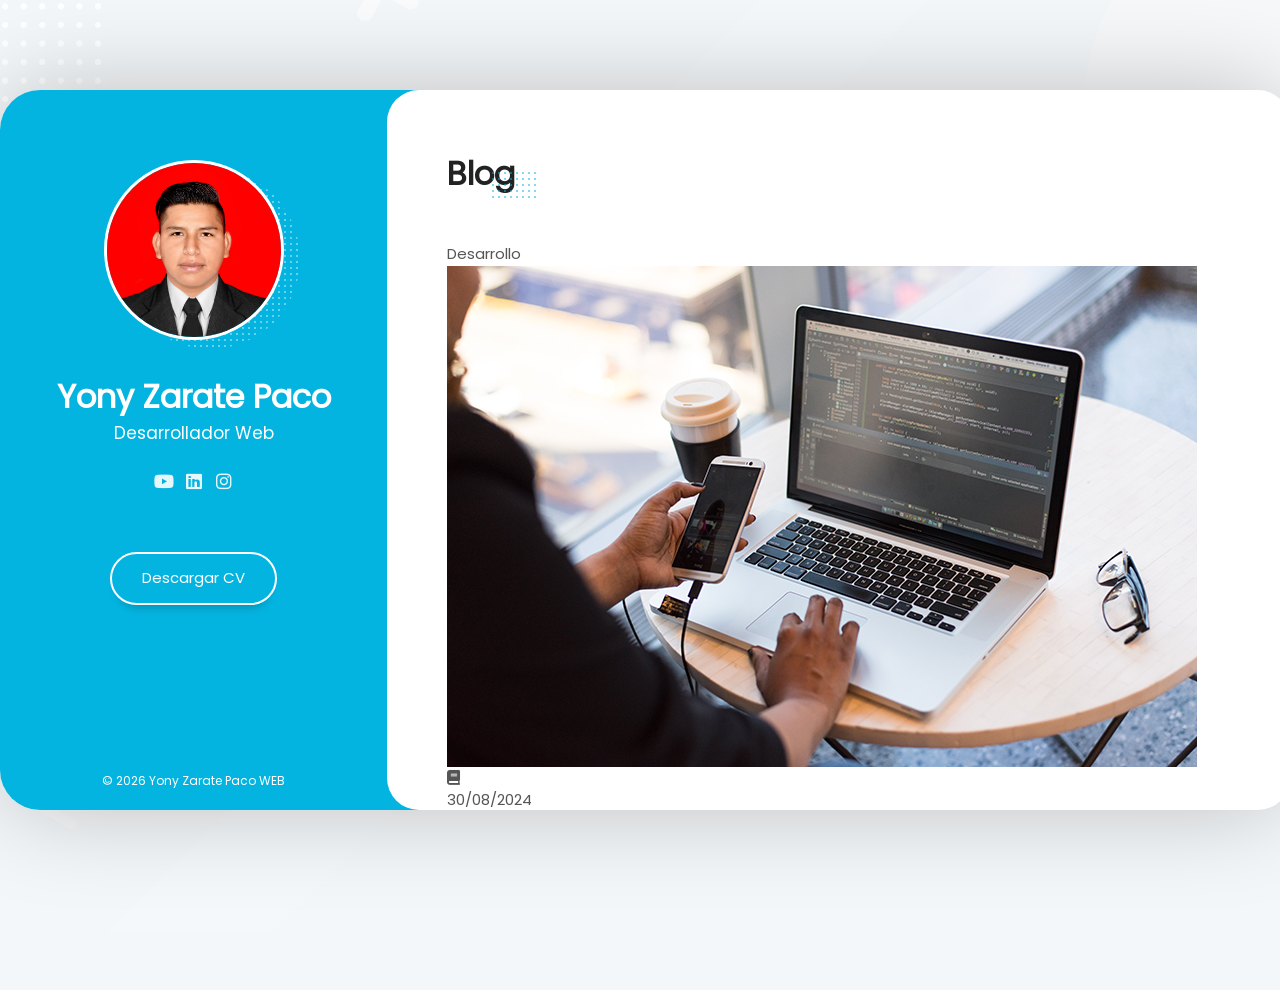
==== blog.html @ ccbe0bfc "add: agregue maquetacion html para blog" ====
<!doctype html>
<html lang="en">
  <head>
    <meta charset="UTF-8" />
    <meta name="viewport" content="width=device-width, initial-scale=1.0" />
    <!-- Estilos -->
    <link
      rel="stylesheet"
      href="assets/fonts/fontawesome-free-6.1.2-web/css/all.min.css"
    />
    <link rel="stylesheet" href="assets/fonts/poppins/poppins.css" />
    <link rel="stylesheet" href="assets/css/reset.css" />
    <link rel="stylesheet" href="assets/css/styles.css" />
    <link rel="stylesheet" href="assets/css/scroll.css" />
    <title>Portafolio - Yony Zarate Paco</title>
  </head>
  <body>
    <!-- Layout principal -->
    <div class="layout">
      <!-- Barra Lateral (info usuario) -->
      <aside class="layout__aside">
        <section class="aside__user-info">
          <!-- Informacion general del usuario -->
          <div class="user-info__general">
            <div class="user-info__container-image">
              <img
                src="assets/img/yonyzarate.jpeg"
                alt="Yony Zarate Paco"
                class="user-info__image"
              />
            </div>
            <h2 class="user-info__name">Yony Zarate Paco</h2>
            <h4 class="user-info__job">Desarrollador Web</h4>
          </div>
          <!-- Menú de navegación -->
          <nav class="layout__menu">
            <ul class="menu__list">
              <li class="menu__option">
                <a href="index.html" class="menu__link">
                  <i class="menu__icon fa-solid fa-house"></i>
                  <span class="menu__overlay">Home</span>
                </a>
              </li>
              <li class="menu__option">
                <a href="sobre-mi.html" class="menu__link">
                  <i class="menu__icon fa-solid fa-user"></i>
                  <span class="menu__overlay">Sobre mí</span>
                </a>
              </li>
              <li class="menu__option">
                <a href="curriculum.html" class="menu__link">
                  <i class="menu__icon fa-solid fa-graduation-cap"></i>
                  <span class="menu__overlay">Curriculum</span>
                </a>
              </li>
              <li class="menu__option">
                <a href="portafolio.html" class="menu__link">
                  <i class="menu__icon fa-solid fa-briefcase"></i>
                  <span class="menu__overlay">Portafolio</span>
                </a>
              </li>
              <li class="menu__option">
                <a href="blog.html" class="menu__link menu__link--active">
                  <i class="menu__icon fa-solid fa-book"></i>
                  <span class="menu__overlay">Blog</span>
                </a>
              </li>
              <li class="menu__option">
                <a href="contacto.html" class="menu__link">
                  <i class="menu__icon fa-solid fa-envelope"></i>
                  <span class="menu__overlay">Contacto</span>
                </a>
              </li>
            </ul>
          </nav>
          <!-- Links a redes sociales -->
          <div class="user-info__links">
            <ul class="links__social">
              <li class="social__option">
                <a href="" class="social__link">
                  <i class="social__icon fa-brands fa-youtube"></i>
                </a>
              </li>
              <li class="social__option">
                <a href="" class="social__link">
                  <i class="social__icon fa-brands fa-linkedin"></i>
                </a>
              </li>
              <li class="social__option">
                <a href="" class="social__link">
                  <i class="social__icon fa-brands fa-instagram"></i>
                </a>
              </li>
            </ul>
          </div>
          <!-- Boton del curriculum -->
          <div class="user-info__buttons">
            <a href="#" class="user-info__btn">Descargar CV</a>
          </div>
          <!-- Pie de Página -->
          <footer class="user-info__footer">
            &copy; 2026 Yony Zarate Paco WEB
          </footer>
        </section>
      </aside>

      <!-- Contenido Principal -->
      <main class="layout__content">
        <section class="content__page content__blog">
          <!-- ESTE CONTENIDO CAMBIA EN CADA PAGINA DEL SITIO WEB -->

          <header class="blog__header">
            <h1 class="blog__title">Blog</h1>
          </header>

          <section class="blog__articles">
            <article class="articles__article">
              <div class="article__top">
                <div class="article__category">Desarrollo</div>
                <a href="#" class="article__image-link">
                  <div class="article__mask">
                    <img
                      src="assets/img/articulo-1.jpg"
                      alt="Imagen del blog"
                      class="article__image"
                    />
                  </div>
                  <div class="article__logo">
                    <i class="article__icon fa-solid fa-book"></i>
                  </div>
                </a>
              </div>

              <div class="article__bottom">
                <time datetime="2024-08-30" class="article__date"
                  >30/08/2024</time
                >
                <a href="#" class="article__link">
                  <h2 class="article__title">
                    Como aprender a programar en 2026
                  </h2>
                </a>
              </div>
            </article>

            <article class="articles__article">
              <div class="article__top">
                <div class="article__category">Desarrollo</div>
                <a href="#" class="article__image-link">
                  <div class="article__mask">
                    <img
                      src="assets/img/articulo-2.jpg"
                      alt="Imagen del blog"
                      class="article__image"
                    />
                  </div>
                  <div class="article__logo">
                    <i class="article__icon fa-solid fa-book"></i>
                  </div>
                </a>
              </div>

              <div class="article__bottom">
                <time datetime="2024-08-30" class="article__date"
                  >05/09/2024</time
                >
                <a href="#" class="article__link">
                  <h2 class="article__title">Como hacer animaciones en css</h2>
                </a>
              </div>
            </article>
            <article class="articles__article">
              <div class="article__top">
                <div class="article__category">Desarrollo</div>
                <a href="#" class="article__image-link">
                  <div class="article__mask">
                    <img
                      src="assets/img/articulo-3.jpg"
                      alt="Imagen del blog"
                      class="article__image"
                    />
                  </div>
                  <div class="article__logo">
                    <i class="article__icon fa-solid fa-book"></i>
                  </div>
                </a>
              </div>

              <div class="article__bottom">
                <time datetime="2024-08-30" class="article__date"
                  >30/08/2024</time
                >
                <a href="#" class="article__link">
                  <h2 class="article__title">Como usar el LocalStorage</h2>
                </a>
              </div>
            </article>
            <article class="articles__article">
              <div class="article__top">
                <div class="article__category">Desarrollo</div>
                <a href="#" class="article__image-link">
                  <div class="article__mask">
                    <img
                      src="assets/img/articulo-4.jpg"
                      alt="Imagen del blog"
                      class="article__image"
                    />
                  </div>
                  <div class="article__logo">
                    <i class="article__icon fa-solid fa-book"></i>
                  </div>
                </a>
              </div>

              <div class="article__bottom">
                <time datetime="2024-08-30" class="article__date"
                  >30/08/2024</time
                >
                <a href="#" class="article__link">
                  <h2 class="article__title">Como maquetar una web</h2>
                </a>
              </div>
            </article>
          </section>
        </section>
      </main>
    </div>
  </body>
</html>
---- assets/fonts/poppins/poppins.css ----
@font-face {
    font-family: "Poppins";
    src: url("./Poppins-Regular.ttf") format("truetype");
    font-weight: 400;
    font-style: normal;
}
---- assets/css/styles.css ----
:root {
  --color-principal: #ffffff;
  --color-secundary: #04b4e0;

  --color-background: #f4f7f9;
  --color-transparent: transparent;

  --color-icons: #b5b6b7;
  --color-titles: #222222;
  --color-subtitle: #888;
  --color-text: #555;

  --color-border-reviews: #e5e6e7;
  --color-company: #a5a6a7;

  --color-background-scrollbar: #d1cfcf;
  --color-background-certificate: #f5f5f5;
}
/* ESTILOS GENERALES  */
html {
  font-size: 10px;
}

body {
  width: 100%;
  height: 100%;
  font-family: "Poppins", Helvetica, sans-serif;
  font-size: 1.5rem;
  background-color: var(--color-background);
  color: var(--color-text);
  overflow: hidden;
}
h1,
h2,
h3,
h4,
h5,
h6 {
  color: var(--color-titles);
}

/* IMAGEN DE FONDO   */
body {
  background-image: url("../img/fondo.png");
  background-size: cover;
  background-repeat: no-repeat;
  background-position: -58px -58px;
}

/* ESTRUCTURA PRICIPAL */
.layout {
  position: relative;
  min-width: 1290px;
  width: 75%;
  height: 80vh;
  min-height: 80vh;
  margin: 10vh auto;

  display: grid;
  grid-template-areas: "aside content";
  grid-template-columns: 30% 70%;

  /* Sombra detras de layout   */
  border-radius: 4rem;
  box-shadow: 0 0 100px -5px rgba(0, 0, 0, 0.25);
}

/* BARRA LATERAL AZUL */
.layout__aside {
  grid-area: aside;

  border-radius: 4rem 0 0 4rem;
  overflow: auto;
  overflow-x: hidden;
}

.aside__user-info {
  display: flex;
  flex-direction: column;
  align-items: center;

  min-height: 100%;
  min-width: 30rem;

  background-color: var(--color-secundary);
  color: var(--color-principal);
}
.user-info__general {
  text-align: center;
}
.user-info__container-image {
  position: relative;
  display: inline-block;
  width: 18rem;
  margin-top: 7rem;
  z-index: 1;
}

.user-info__image {
  width: 100%;

  background-color: var(--color-principal);
  border: 3px solid var(--color-principal);
  border-radius: 20rem;
}

.user-info__container-image::after {
  content: "";
  position: absolute;
  top: 5%;
  left: 9%;
  z-index: -1;
  width: 100%;
  height: 100%;
  background-image: -webkit-repeating-radial-gradient(
    center center,
    #fff,
    #fff 1px,
    transparent 0px,
    transparent 100%
  );
  background-size: 0.6rem 0.6rem;
  opacity: 0.4;
  border-radius: 30rem;
}
.user-info__name {
  margin-top: 2.6rem;
  font-size: 3.2rem;
  font-weight: bold;
  color: var(--color-principal);
}
.user-info__job {
  font-size: 1.7rem;
  font-weight: 200;
  color: var(--color-principal);
}
.user-info__links {
  margin-bottom: 3.6rem;
}
.links__social {
  margin-top: 2rem;
  text-align: center;

  display: flex;
  flex-direction: row;
}
.social__option {
  height: 3rem;
  width: 3rem;
  font-size: 1.8rem;
  line-height: 3.2rem;
  opacity: 0.9;
  border-radius: 3rem;
  transition: all 300ms linear;
}
.social__option:hover {
  opacity: 1;
  background-color: rgba(255, 255, 255, 0.2);
}

.user-info__buttons {
  margin-top: 2rem;
  margin-bottom: 4rem;
}
.user-info__btn {
  padding: 3rem;
  padding-top: 1.3rem;
  padding-bottom: 1.3rem;
  border: 2px solid var(--color-principal);
  border-radius: 3.2rem;
  color: var(--color-principal);
  box-shadow: 0 10px 10px -8px rgba(0, 0, 0, 0.22);
  transition: all 300ms ease-in-out;
}

.user-info__btn:hover {
  background-color: var(--color-principal);
  color: var(--color-secundary);
}
.user-info__footer {
  position: absolute;
  bottom: 2rem;
  font-size: 1.2rem;
}

/* CONTENIDO PRINCIPAL */
.layout__content {
  grid-area: content;
  height: 100%;
  min-height: 100%;

  background-color: var(--color-secundary);
  border-radius: 0 10rem 10rem 0;
}

.content__page {
  min-height: 100%;
  background-color: var(--color-principal);
  border-radius: 3.2rem;

  display: flex;
  flex-direction: column;
  align-items: center;
  justify-content: center;
}

.page__name {
  font-size: 3.2rem;
  margin-bottom: 1rem;
}

.page__job {
  font-size: 2.1rem;
  font-weight: lighter;
  color: var(--color-subtitle);
}

/* MENU NAVEGACION LATERAL */
.layout__menu {
  display: block;
  position: absolute;
  top: 0;
  right: -105px;
  min-width: 11rem;
  background-color: var(--color-transparent);
}

.menu__list {
  position: relative;

  display: flex;
  flex-direction: column;
  justify-content: space-between;
  align-items: center;

  width: 60%;
  min-height: 32rem;
  padding: 2rem 0;
  margin-left: 2.5rem;
  background-color: var(--color-principal);
  box-shadow: 0 0 3rem -0.5rem rgba(0, 0, 0, 0.15);
  border-radius: 6rem;
  /* border: 2px solid blue; */
}

.menu__option {
  display: block;
  width: 100%;
  text-align: center;
  /* border: 2px solid red; */
}

.menu__icon {
  color: var(--color-icons);
  font-size: 2.8rem;
  transition: all 300ms ease-in-out;
  /* border: 2px solid orangered; */
}
.menu__option:hover .menu__icon,
.menu__link--active .menu__icon {
  color: var(--color-secundary);
}
.menu__overlay {
  position: absolute;
  right: 0;
  margin-top: -3rem;
  display: block;
  opacity: 0;
  padding: 0.5rem 1rem;
  color: var(--color-principal);
  background-color: var(--color-secundary);
  white-space: nowrap;
  transition: all 300ms ease-in-out;
}

.menu__option:hover .menu__overlay {
  opacity: 1;
  right: 100%;
}
/* ESTILOS GENERALES (SOBRE MI Y OTRAS PÁGINAS) */
.content__about,
.content__resume,
.content__portfolio,
.content__blog {
  display: block;
  height: 100%;
  min-height: 100%;
  padding: 6rem;
  padding-right: 3rem;
  overflow: auto;
}

.about__header,
.resume__header,
.portfolio__header,
.blog__header {
  display: inline-block;
  margin-bottom: 4.5rem;
}

.about__title,
.resume__title,
.portfolio__title,
.blog__title {
  font-size: 3.2rem;
  position: relative;
}

.about__title::after,
.resume__title::after,
.portfolio__title::after,
.blog__title::after {
  content: "";
  position: absolute;
  top: 20px;
  right: -25px;
  width: 50px;
  height: 30px;
  background-image: -webkit-repeating-radial-gradient(
    center center,
    var(--color-secundary),
    var(--color-secundary) 1px,
    transparent 0px,
    transparent 100%
  );
  background-size: 6px 6px;
  opacity: 0.5;
}

.title__color,
.subtitle__color {
  color: var(--color-secundary);
}

/* INFORMACIÓN PERSONAL */
.about__personal-info {
  display: flex;
  flex-direction: row;
  width: 100%;
  margin-bottom: 5rem;
}

.personal-info__bio {
  flex-basis: 56%;
}

.personal-info__description {
  font-size: 1.5rem;
  line-height: 2.4rem;
}
.personal-info__data {
  flex-basis: 44%;
  padding: 0 2rem;
}

.personal-info__option {
  margin-bottom: 1rem;
}

.personal-info__title {
  margin-right: 0.5rem;
  color: var(--color-secundary);
  font-weight: 600;
}

/* ESTILOS  GENERALES OCMPARTIDOSZ ABOUT  y otras secciones*/

.about__services,
.about__reviews,
.about__clients,
.about__prices,
.about__extra {
  width: 100%;
  margin-bottom: 3rem;
}

.services__header,
.reviews__header,
.clients__header,
.prices__header,
.extra__header,
.resume__subheader {
  display: inline-block;
  padding-right: 1.2rem;
  margin-bottom: 2.5rem;
  position: relative;
}

.services__title,
.reviews__title,
.clients__title,
.prices__title,
.extra__title,
.resume__subtitle {
  font-size: 2.1rem;
}
.services__title::after,
.reviews__title::after,
.clients__title::after,
.prices__title::after,
.extra__title::after,
.resume__subtitle::after {
  content: "";
  position: absolute;
  top: 15px;
  right: 0px;
  width: 30px;
  height: 20px;
  background-image: -webkit-repeating-radial-gradient(
    center center,
    var(--color-secundary),
    var(--color-secundary) 1px,
    transparent 0px,
    transparent 100%
  );
  background-size: 6px 6px;
  opacity: 0.5;
}
/* SERVICIOS */
.services__container {
  width: 100%;
  display: flex;
  flex-direction: row;
  flex-wrap: wrap;
}

.services__service {
  flex-basis: calc(50% - 3rem);
  margin-right: 3rem;
  margin-bottom: 2.5rem;
}

.service__real-icon {
  color: var(--color-secundary);
  font-size: 3.8rem;
}

.service__title {
  font-size: 1.8rem;
  margin: 0.5rem 0;
}

.service__description {
  font-size: 1.5rem;
  text-align: justify;
}

/* REVIEWS */
.reviews__container {
  width: 100%;
  display: flex;
  flex-direction: row;
  flex-wrap: wrap;
}
.reviews__review {
  flex-basis: calc(50% - 2.5rem);

  border: 2px solid var(--color-border-reviews);
  border-radius: 2rem;
  padding-top: 0;
  padding-right: 2.5rem;
  padding-left: 2.5rem;
  padding-bottom: 2.5rem;
  margin-right: 2.5rem;
  margin-top: 4.5rem;
  margin-bottom: 1rem;
}

.review__image-container {
  width: 100%;
}

.review__image {
  max-width: 9rem;
  max-height: 9rem;
  margin: 0 auto;
  margin-top: -4.5rem;
  margin-bottom: 2rem;
  border-radius: 9rem;
  box-shadow: 0 10px 10px -8px rgba(0, 0, 0, 0.22);
}
.review__description {
  margin-bottom: 1rem;
}

.review__text {
  font-size: 1.5rem;
  line-height: 2.4rem;
}

.review__author {
  margin-top: 2rem;
  display: flex;
  flex-direction: row;
  justify-content: space-between;
}

.review__name {
  margin-bottom: 0.5rem;
  font-size: 1.5rem;
}

.review__company {
  color: var(--color-company);
  font-weight: 300;
  font-size: 1.3rem;
}

.review__icon {
  font-size: 4rem;
  opacity: 0.5;
  color: var(--color-secundary);
}
/* CLIENTES */
.about__clients {
  width: 100%;
  margin-bottom: 2rem;
}

.clients__header {
  margin-bottom: 3rem;
}

.clients__container {
  display: flex;
  flex-direction: row;
  justify-content: space-between;
}
.clients__link {
  display: block;
  width: 100%;
  opacity: 0.7;
  transition: all 300ms linear;
}

.clients__link:hover {
  opacity: 1;
}

.clients__image {
  width: 145px;
  padding: 1.5rem;
  margin-bottom: 1.5rem;
}

/* PRECIOS */
.prices__container {
  margin-bottom: 5rem;

  display: flex;
  flex-direction: row;
}

.prices__box {
  flex-basis: 50%;
  height: 100%;
  margin-right: 3rem;
  padding: 3rem;
  border: 2px solid var(--color-border-reviews);
  border-radius: 1.5rem;
  text-align: center;
  transition: all 300ms ease-in-out;
}

.prices__box:last-of-type {
  margin-right: 0rem;
}

.prices__box:hover,
.extra__info:hover {
  box-shadow: 0 18px 24px -5px rgba(0, 0, 0, 0.15);
  transition: translateY(-1rem);
}

.prices__subtitle {
  margin-bottom: 3rem;
}
.prices__text {
  position: relative;
  display: inline-block;
}

.prices__box:hover .prices__text::after {
  content: "";
  position: absolute;
  left: 0;
  right: 0;
  bottom: -0.3rem;
  height: 0.3rem;
  background-color: var(--color-secundary);
}

.prices__price {
  padding-bottom: 1rem;
}
.prices__number {
  display: block;
  font-size: 4.2rem;
  line-height: 1;
  color: var(--color-titles);
}
.prices__advice {
  display: block;
  color: var(--color-subtitles);
}

.prices__buy {
  padding-top: 2.5rem;
  padding-bottom: 3rem;
}

.prices__btn {
  display: inline-block;
  padding: 1.2rem 3.1rem;
  border: 2px solid var(--color-border-reviews);
  box-shadow: 0 10px 10px -8px var(--color-border-reviews);
  border-radius: 3rem;
  transition: all 300ms ease-in-out;
}
.prices__btn:hover {
  border: 2px solid var(--color-secundary);
  background-color: var(--color-secundary);
  color: var(--color-principal);
}

.prices__reward {
  font-size: 1.4rem;
  padding: 0.6rem 0;
}

/* INFORMACIÓN EXTRA */
.extra__container {
  width: 100%;
  margin-bottom: 1.5rem;

  display: flex;
  flex-direction: row;
  justify-content: space-between;
  flex-wrap: wrap;
}

.extra__info {
  flex-basis: 30%;
  padding: 2.4rem 1rem;
  border: 2px solid var(--color-border-reviews);
  border-radius: 1rem;
  text-align: center;
  transition: all 300ms ease-in-out;
}

.extra__info:hover {
  transform: translateY(-0.5rem);
}

.extra__icon {
  font-size: 3.3rem;
  color: var(--color-secundary);
  margin-bottom: 1rem;
}

.extra__subtitle {
  font-size: 1.5rem;
  margin: 1.5rem;
}

.extra__quantity {
  display: block;
  margin: 1.5rem 1rem;
  margin-bottom: 0;
  font-size: 3.6rem;
  line-height: 5rem;
  color: var(--color-subtitles);
}
/* CURRICULUM */
.resume__container {
  width: 100%;
  display: flex;
  flex-direction: row;
}

/* CURRICULUM IZQUIERDO */
.resume__left {
  flex-basis: 58%;
}

.resume__timeline {
  margin-bottom: 5rem;
}

.timelines__timeline {
  position: relative;
  width: 100%;
  margin-bottom: 1.5rem;
  display: flex;
  flex-direction: row;
}
.timeline__header {
  flex-basis: 30%;
  text-align: right;
  padding-right: 2.5rem;
}

.timeline__year {
  margin: 0.3rem 0;
  line-height: 1.9rem;
  font-size: 1.4rem;
}

.timeline__company {
  display: block;
  font-size: 1.3rem;
  font-weight: lighter;
  color: var(--color-company);
}

.timeline__description {
  width: 70%;
  padding-left: 2.5rem;
  padding-right: 1.5rem;
}

.timeline__title {
  font-size: 1.6rem;
  margin-bottom: 0.3rem;
}

.timeline__text {
  font-size: 1.4rem;
  margin-bottom: 1rem;
}

.timeline__divider {
  position: absolute;
  top: 0;
  left: 30%;
  bottom: -18px;
  width: 1px;
  background-color: var(--color-background-scrollbar);
}

.timeline__divider::before {
  content: "";
  position: absolute;
  margin-top: -0.6rem;
  margin-left: -0.8rem;
  width: 1.7rem;
  height: 1.7rem;
  background-color: var(--color-secundary);
  border-radius: 10rem;
  opacity: 0.25;
}

.timeline__divider::after {
  content: "";
  position: absolute;
  margin-top: -0.2rem;
  margin-left: -0.4rem;
  width: 0.9rem;
  height: 0.9rem;
  background-color: var(--color-principal);
  border-radius: 10rem;
  border: 2px solid var(--color-secundary);
  opacity: 1;
}
/* CURRICULUM DERECHO */
.resume__right {
  flex-basis: 41%;
  padding: 0 1.5rem;
}

.resume__skills {
  width: 100%;
  margin-bottom: 3rem;
}

.skills__title {
  display: flex;
  flex-direction: row;
  justify-content: space-between;
}

.skills__text {
  font-size: 1.3rem;
  line-height: 1.4rem;
  margin-bottom: 0.4rem;
}
.skills__number {
  font-size: 1.1rem;
  line-height: 1.4rem;
  margin-bottom: 0.4rem;
  color: var(--color-subtitle);
}

.skills__progressbar {
  height: 1rem;
  border: 1px solid var(--color-secundary);
  border-radius: 1rem;
  background-color: var(--color-principal);
  margin-bottom: 1.5rem;
}

.skills__percentage {
  width: 40%;
  height: 0.8rem;
  background-color: var(--color-secundary);
  border: 2px solid var(--color-principal);
  border-radius: 1rem;
}

.skills__percentage--p1 {
  width: 90%;
}
.skills__percentage--p2 {
  width: 70%;
}
.skills__percentage--p3 {
  width: 60%;
}
.skills__percentage--p4 {
  width: 80%;
}
.skills__percentage--p5 {
  width: 95%;
}
.skills__percentage--p6 {
  width: 85%;
}
.skills__percentage--p7 {
  width: 80%;
}
.skills__percentage--p8 {
  width: 92%;
}
.skills__percentage--p9 {
  width: 81%;
}

.knowledges__list {
  display: flex;
  flex-direction: row;
  flex-wrap: wrap;
}

.knowledges__option {
  padding: 0.1rem 1rem;
  margin: 0.3rem;
  font-size: 1.4rem;
  background-color: var(--color-secundary);
  border-radius: 0.3rem;
  color: var(--color-principal);
}

.certificate__container {
  display: flex;
  flex-direction: row;
  flex-wrap: wrap;
  gap: 3rem;
}

.certificates__certificate {
  flex-basis: calc(50% - 1.5rem);
  border: 2px solid var(--color-border-reviews);
  border-radius: 0.8rem;

  display: flex;
  flex-direction: row;
}

.certificate__logo {
  width: 15rem;
  height: 100%;
  padding: 2.5rem;
  background-color: var(--color-background-certificate);

  display: flex;
  justify-content: center;
  align-items: center;
}

.certificate__image {
  width: 100%;
}

.certificate__content {
  padding: 2rem 2.5rem;
}

.certificate__title {
  font-size: 1.6rem;
  margin-bottom: 0.5rem;
}

.certificate__id {
  display: block;
  margin-bottom: 0.3rem;
  font-size: 1.3rem;
  color: var(--color-subtitle);
}

.certificate__date {
  font-size: 1.2rem;
  color: var(--color-subtitle);
  opacity: 0.9;
}

/* PORTAFOLIO */
.portfolio__navbar {
  margin-bottom: 3rem;
}

.portfolio__menu {
  display: flex;
  flex-direction: row;
  flex-wrap: wrap;
  gap: 1.5rem;
}

.portfolio__option {
  font-size: 1.3rem;
  opacity: 0.7;
}

.portfolio__option--active {
  opacity: 1;
}

.portfolio__link {
  cursor: pointer;
}

.portfolio__link:hover {
  color: var(--color-secundary);
  text-shadow: 0 0 1px rgba(0, 0, 0, 0.25);
}

.portfolio__gallery {
  display: flex;
  flex-direction: row;
  flex-wrap: wrap;
}

.gallery__item {
  position: relative;
  flex-basis: 33%;
  padding: 0.7rem;
}

.gallery__container-image {
  overflow: hidden;
}

.gallery__image {
  transition: all 300ms ease-in-out;
}

.gallery__item:hover .gallery__image {
  transform: scale(1.1);
}
.gallery__title {
  font-size: 1.6rem;
  padding: 1.5rem 0;
  font-weight: bold;
}

.gallery__icon {
  opacity: 0;
  position: absolute;
  top: 1.5rem;
  right: 1.5rem;
  width: 3rem;
  height: 3rem;
  font-size: 1.6rem;
  text-align: center;
  line-height: 3rem;
  background-color: var(--color-principal);
  color: var(--color-secundary);
  transition: all 450ms ease-in-out;
}

.gallery__category {
  opacity: 0;
  position: absolute;
  top: 1.5rem;
  left: 1.5rem;
  padding: 0.2rem 0.7rem;
  font-size: 1.1rem;
  background-color: var(--color-principal);
  color: var(--color-text);
  transition: all 450ms ease-in-out;
}

.gallery__item:hover .gallery__icon,
.gallery__item:hover .gallery__category {
  opacity: 1;
}
---- assets/css/scroll.css ----
:root {
  --color-scrollbar: #d3d3d4;
  --color-background-srollbar: #eee;

  --color-principal: #ffffff;
  --color-secundary: #04b4e0;
}

/* SCROLL CHROME */
.content__page::-webkit-scrollbar {
  width: 25px;
  background: transparent;
}

.content__page::-webkit-scrollbar-thumb {
  border: 10px solid transparent;
  box-shadow: none;
  border-radius: 40px;
}

.content__page:hover::-webkit-scrollbar-thumb {
  box-shadow: inset 0 0 0 10px var(--color-scrollbar);
}

.content__page:hover::-wibkit-scrollbar-thumb:hover {
  border: 8px solid transparent;
  box-shadow: inset 0 0 0 10px var(--color-scrollbar);
}

.content__page::-webkit-scrollbar-track {
  background-color: transparent;
  border-radius: 40px 0;
}

/* SCROLL MOZ */
.content__page {
  scrollbar-width: thin;
  scrollbar-color: var(--color-scrollbar) transparent;
}

/* SCROLL CHROME BARRA LATERAL */
.layout__aside::-webkit-scrollbar {
  width: 25px;
  background: var(--color-secundary);
}

.layout__aside::-webkit-scrollbar-thumb {
  border: 10px solid transparent;
  box-shadow: none;
  border-radius: 40px;
}

.layout__aside:hover::-webkit-scrollbar-thumb {
  box-shadow: inset 0 0 0 10px var(--color-principal);
}

.layout__aside:hover::-wibkit-scrollbar-thumb:hover {
  border: 8px solid transparent;
  box-shadow: inset 0 0 0 10px var(--color-principal);
}

.layout__aside::-webkit-scrollbar-track {
  background-color: transparent;
  border-radius: 40px 0;
}

/* SCROLL MOZ BARRA LATERAL  */
.layout__aside {
  scrollbar-width: thin;
  scrollbar-color: var(--color-scrollbar) var(--color-secundary);
}
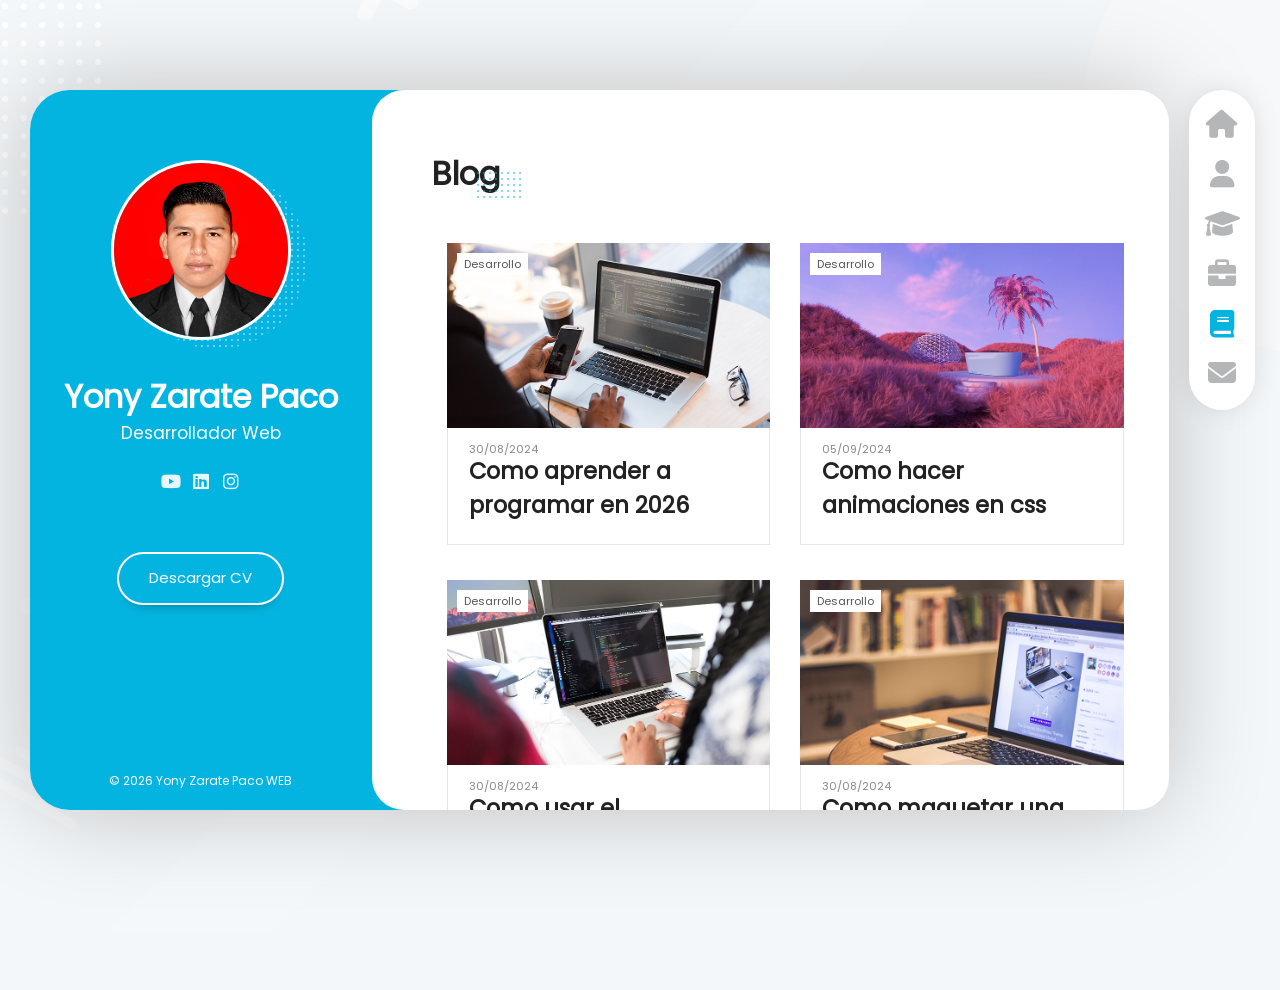
==== commit e4dacdb4: "add:agregue estilos para reponsive" ====
--- a/blog.html
+++ b/blog.html
@@ -2,7 +2,10 @@
 <html lang="en">
   <head>
     <meta charset="UTF-8" />
-    <meta name="viewport" content="width=device-width, initial-scale=1.0" />
+    <meta
+      name="viewport"
+      content="width=device-width, initial-scale=1.0, maximum-scale=1"
+    />
     <!-- Estilos -->
     <link
       rel="stylesheet"
@@ -12,6 +15,7 @@
     <link rel="stylesheet" href="assets/css/reset.css" />
     <link rel="stylesheet" href="assets/css/styles.css" />
     <link rel="stylesheet" href="assets/css/scroll.css" />
+    <link rel="stylesheet" href="assets/css/responsive.css" />
     <title>Portafolio - Yony Zarate Paco</title>
   </head>
   <body>
@@ -104,6 +108,12 @@
         </section>
       </aside>
 
+      <!-- Menu responsive -->
+      <div class="layout__menu--toggle">
+        <i class="menu-toggle__icon fa-solid fa-bars"></i>
+        <i class="menu-toggle__icon fa-solid fa-xmark"></i>
+      </div>
+
       <!-- Contenido Principal -->
       <main class="layout__content">
         <section class="content__page content__blog">
@@ -225,5 +235,7 @@
         </section>
       </main>
     </div>
+    <!-- Script JS -->
+    <script src="assets/js/menu.js" defer></script>
   </body>
 </html>
--- a/assets/css/styles.css
+++ b/assets/css/styles.css
@@ -220,7 +220,7 @@
   display: block;
   position: absolute;
   top: 0;
-  right: -105px;
+  right: -10.5rem;
   min-width: 11rem;
   background-color: var(--color-transparent);
 }
@@ -281,7 +281,8 @@
 .content__about,
 .content__resume,
 .content__portfolio,
-.content__blog {
+.content__blog,
+.content__contact {
   display: block;
   height: 100%;
   min-height: 100%;
@@ -293,7 +294,8 @@
 .about__header,
 .resume__header,
 .portfolio__header,
-.blog__header {
+.blog__header,
+.contact__header {
   display: inline-block;
   margin-bottom: 4.5rem;
 }
@@ -301,7 +303,8 @@
 .about__title,
 .resume__title,
 .portfolio__title,
-.blog__title {
+.blog__title,
+.contact__title {
   font-size: 3.2rem;
   position: relative;
 }
@@ -309,13 +312,14 @@
 .about__title::after,
 .resume__title::after,
 .portfolio__title::after,
-.blog__title::after {
+.blog__title::after,
+.contact__title::after {
   content: "";
   position: absolute;
-  top: 20px;
-  right: -25px;
-  width: 50px;
-  height: 30px;
+  top: 2rem;
+  right: -2.5rem;
+  width: 5rem;
+  height: 3rem;
   background-image: -webkit-repeating-radial-gradient(
     center center,
     var(--color-secundary),
@@ -379,7 +383,8 @@
 .clients__header,
 .prices__header,
 .extra__header,
-.resume__subheader {
+.resume__subheader,
+.contact__form-header {
   display: inline-block;
   padding-right: 1.2rem;
   margin-bottom: 2.5rem;
@@ -391,7 +396,8 @@
 .clients__title,
 .prices__title,
 .extra__title,
-.resume__subtitle {
+.resume__subtitle,
+.form-header__title {
   font-size: 2.1rem;
 }
 .services__title::after,
@@ -399,13 +405,14 @@
 .clients__title::after,
 .prices__title::after,
 .extra__title::after,
-.resume__subtitle::after {
+.resume__subtitle::after,
+.form-header__title::after {
   content: "";
   position: absolute;
-  top: 15px;
+  top: 1.5rem;
   right: 0px;
-  width: 30px;
-  height: 20px;
+  width: 3rem;
+  height: 2rem;
   background-image: -webkit-repeating-radial-gradient(
     center center,
     var(--color-secundary),
@@ -538,7 +545,7 @@
 }
 
 .clients__image {
-  width: 145px;
+  width: 14.5rem;
   padding: 1.5rem;
   margin-bottom: 1.5rem;
 }
@@ -733,7 +740,7 @@
   position: absolute;
   top: 0;
   left: 30%;
-  bottom: -18px;
+  bottom: -1.8rem;
   width: 1px;
   background-color: var(--color-background-scrollbar);
 }
@@ -993,3 +1000,223 @@
 .gallery__item:hover .gallery__category {
   opacity: 1;
 }
+
+/* BLOG */
+.blog__articles {
+  margin-bottom: 2.5rem;
+
+  display: flex;
+  flex-direction: row;
+  flex-wrap: wrap;
+}
+
+.articles__article {
+  flex-basis: 50%;
+  padding: 0 1.5rem;
+  padding-bottom: 3.5rem;
+}
+
+.article__top {
+  position: relative;
+  overflow: hidden;
+}
+
+.article__category {
+  position: absolute;
+  top: 1rem;
+  left: 1rem;
+  font-size: 1.1rem;
+  line-height: 2rem;
+  padding: 0.1rem 0.7rem;
+  background-color: var(--color-principal);
+  color: var(-color-text);
+  z-index: 3;
+}
+
+.article__mask {
+  width: 100%;
+  height: 18.5rem;
+  overflow: hidden;
+}
+.article__image {
+  display: block;
+  z-index: 1;
+  transition: all 300ms ease-in-out;
+}
+
+.article__top:hover .article__image {
+  transform: scale(1.1);
+}
+
+.article__logo {
+  transition: all 200ms ease-in-out;
+  opacity: 0;
+}
+
+.article__icon {
+  position: absolute;
+  top: calc(50% - 2.2rem);
+  left: calc(50% - 2.2rem);
+  width: 4.4rem;
+  font-size: 4.4rem;
+  text-align: center;
+  color: var(--color-principal);
+}
+
+.article__top:hover .article__logo {
+  opacity: 1;
+}
+
+.article__bottom {
+  margin: 0;
+  padding: 2.1rem;
+  padding-top: 1.5rem;
+  border: 0.1rem solid var(--color-border-reviews);
+  border-top: 0;
+}
+.article__date {
+  display: block;
+  font-size: 1.1rem;
+  line-height: 1.2rem;
+  font-weight: 300;
+  color: var(--color-subtitle);
+}
+
+/* PAGINA DE CONTACTO */
+.contact__container {
+  display: flex;
+  flex-direction: row;
+}
+
+.contact__info {
+  flex-basis: 33%;
+  padding: 0 1.5rem;
+}
+
+.contact__data {
+  width: 100%;
+  margin-bottom: 1.5rem;
+  padding: 2rem 1rem;
+  text-align: center;
+  background-color: var(--color-background);
+  border: 1px solid var(--color-border-reviews);
+}
+
+.contact__icon {
+  font-size: 3.3rem;
+  color: var(--color-secundary);
+}
+
+.contact__subtitle {
+  font-size: 1.5rem;
+  margin-top: 1rem;
+}
+.contact__form-box {
+  flex-basis: 66%;
+  padding: 0 1.5rem;
+}
+
+.form__container {
+  display: flex;
+  flex-direction: row;
+  gap: 3rem;
+}
+
+.form_left {
+  flex-basis: 47%;
+  margin-right: 1.5rem;
+}
+
+.form__group {
+  position: relative;
+  margin-bottom: 2.5rem;
+}
+
+.form__input {
+  position: relative;
+  width: 100%;
+  height: 4.2rem;
+  display: block;
+  font-size: 1.5rem;
+  padding: 1rem 1.2rem;
+  border: 0.2rem solid var(--color-border-reviews);
+  border-radius: 0.5rem;
+  outline: none;
+  box-shadow: 0 1rem 1rem -8px rgba(0, 0, 0, 0.1);
+  background-color: transparent;
+  background: 0 0;
+  line-height: 2.1rem;
+}
+.form__input:focus {
+  border: 0.2rem solid var(--color-secundary);
+}
+
+.form__label {
+  position: absolute;
+  top: 1rem;
+  left: 1.5rem;
+  /* z-index: 1; */
+  color: var(--color-company);
+  transition: all 300ms ease-in-out;
+  pointer-events: none;
+}
+
+.form__input:focus ~ label,
+.form__input:not(:placeholder-shown) ~ label {
+  top: -2rem;
+  left: 0;
+  z-index: 1;
+  font-size: 1.3rem;
+  color: var(--color-secundary);
+}
+
+.form__input::-webkit-input-placeholder {
+  color: transparent;
+}
+.form__input::-moz-placeholder {
+  color: transparent;
+}
+
+.form__right {
+  flex-basis: 50%;
+  max-width: 50%;
+  max-height: 100%;
+}
+
+.form__group--textarea {
+  height: 100%;
+}
+.form__input--textarea {
+  display: block;
+  resize: none;
+  height: 100%;
+}
+
+.form__button {
+  cursor: pointer;
+  padding: 1rem 3rem;
+  font-size: 1.5rem;
+  border: 0.2rem solid var(--color-secundary);
+  color: var(--color-secundary);
+  background-color: var(--color-principal);
+  border-radius: 3rem;
+  box-shadow: 0 1rem 1rem -8px rgba(0, 0, 0, 0.22);
+  transition: all 300ms ease-in-out;
+}
+
+.form__button:hover {
+  background-color: var(--color-secundary);
+  color: var(--color-principal);
+}
+
+.contact-map {
+  width: 100%;
+  min-height: 15rem;
+  margin-bottom: 3.5rem;
+  overflow: hidden;
+}
+
+.contact__iframe {
+  width: 100%;
+  height: 14rem;
+}
--- a/assets/css/responsive.css
+++ b/assets/css/responsive.css
@@ -0,0 +1,280 @@
+.layout__menu--toggle {
+  display: none;
+}
+
+@media (max-width: 1490px) {
+  body {
+    padding: 0;
+  }
+  .layout {
+    min-width: auto;
+    width: 85%;
+  }
+}
+
+@media (max-width: 1320px) {
+  .layout {
+    width: 89%;
+    margin-left: 3rem;
+  }
+}
+
+@media (max-width: 1160px) {
+  .layout {
+    width: 85%;
+    margin-left: 4rem;
+  }
+
+  .certificates__certificate {
+    flex-basis: 100%;
+  }
+}
+
+@media (max-width: 1060px) {
+  body {
+    background-image: none;
+    position: static;
+  }
+
+  .layout {
+    width: 100%;
+    height: 100%;
+    min-height: 100%;
+    margin: 0;
+    border-radius: 0;
+
+    grid-template-areas: "content";
+    grid-template-columns: 100%;
+
+    overflow-x: hidden;
+  }
+
+  .layout__menu--toggle {
+    z-index: 9999;
+    display: block;
+    position: absolute;
+    right: 1rem;
+    top: 1rem;
+    width: 4.8rem;
+    height: 4.8rem;
+    line-height: 4.8rem;
+    font-size: 2.5rem;
+    text-align: center;
+    background-color: var(--color-secundary);
+    color: var(--color-principal);
+    border-radius: 3rem;
+    cursor: pointer;
+    transition: all 300ms ease-in-out;
+  }
+
+  .menu-toggle__icon {
+    color: var(--color-principal);
+    display: block;
+    position: absolute;
+    top: 25%;
+    left: 28%;
+    transition: all 300ms ease-in-out;
+  }
+  .fa-bars {
+    opacity: 1;
+  }
+  .fa-xmark {
+    opacity: 0;
+  }
+
+  .layout__aside {
+    z-index: 999;
+    display: block;
+    position: absolute;
+    max-width: 33rem;
+    top: 0;
+    right: 0;
+    bottom: 0;
+    text-align: center;
+    overflow: auto;
+    border-radius: 0;
+    transition: all 300ms ease-in-out;
+
+    margin-right: -100%;
+    opacity: 0;
+  }
+
+  .layout__aside--visible {
+    width: 100%;
+    margin-right: 0;
+    opacity: 1;
+  }
+
+  .layout__aside--hidden {
+    margin-right: -100%;
+    opacity: 0;
+  }
+
+  .user-info__container-image {
+    width: 13rem;
+    margin-top: 3rem;
+    display: inline-block;
+  }
+  .user-indo__name {
+    font-size: 3rem;
+    margin-top: 0.5rem;
+    margin-bottom: 1rem;
+  }
+  .layout__menu {
+    position: static;
+    margin: 3rem 0;
+  }
+
+  .menu__list {
+    position: static;
+    width: 100%;
+    background-color: var(--color-secundary);
+    box-shadow: none;
+    margin-left: 0;
+    padding: 0;
+    min-height: auto;
+  }
+  .menu__link {
+    text-decoration: none;
+    display: block;
+    padding: 1.2rem;
+  }
+  .menu__icon {
+    display: none;
+  }
+
+  .menu__overlay {
+    position: static;
+    opacity: 0.7;
+    margin-top: 0;
+    padding: 0;
+    box-shadow: none;
+    font-size: 1.6rem;
+    /* line-height: 2.5rem; */
+  }
+
+  .menu__link--active .menu__overlay {
+    opacity: 1;
+  }
+
+  .links__social {
+    margin-top: 0;
+  }
+
+  .user-info__footer {
+    position: static;
+    padding-bottom: 2rem;
+  }
+  .layout__content {
+    border: 0;
+    background-color: transparent;
+    height: 100%;
+    width: 100%;
+  }
+
+  .content__page {
+    border-radius: 0;
+    height: 100vh;
+  }
+}
+
+@media (max-width: 800px) {
+  .reviews__container {
+    flex-direction: column;
+  }
+  .reviews__review {
+    margin-top: 6rem;
+    flex-basis: 100%;
+  }
+
+  .clients__container {
+    flex-wrap: wrap;
+    justify-content: space-around;
+  }
+  .prices__container {
+    flex-direction: column;
+  }
+
+  .prices__box {
+    flex-basis: 100%;
+    margin: 0;
+  }
+  .prices__box:last-child {
+    margin-top: 2rem;
+  }
+
+  .gallery__item {
+    flex-basis: 50%;
+  }
+
+  .articles__article {
+    flex-basis: 100%;
+  }
+}
+
+@media (max-width: 585px) {
+  .about__personal-info {
+    flex-direction: column;
+  }
+
+  .personal-info__data {
+    flex-basis: 100%;
+    padding: 0;
+    margin-top: 2rem;
+  }
+  .services__container {
+    flex-direction: column;
+    flex-wrap: wrap;
+  }
+  .services__service {
+    flex-basis: 100%;
+    margin-right: 0;
+    margin-bottom: 3rem;
+  }
+  .extra__container {
+    flex-direction: column;
+    gap: 2rem;
+  }
+  .resume__container {
+    flex-direction: column;
+  }
+  .resume__right {
+    flex-basis: 100%;
+    padding: 0;
+    margin-bottom: 3rem;
+  }
+  .contact__container {
+    flex-direction: column;
+  }
+}
+
+@media (max-width: 480px) {
+  .page__name {
+    font-size: 4.8rem;
+    line-height: 5.6rem;
+    text-align: center;
+  }
+
+  .certificate__logo {
+    width: 100%;
+  }
+  .gallery__item {
+    flex-basis: 100%;
+  }
+
+  .form__container {
+    display: flex;
+    flex-direction: column;
+    gap: 0rem;
+  }
+  .form__left {
+    flex-basis: 100%;
+    margin-right: 0;
+  }
+
+  .form__right {
+    flex-basis: 100%;
+    max-width: 100%;
+    max-height: 100%;
+  }
+}
